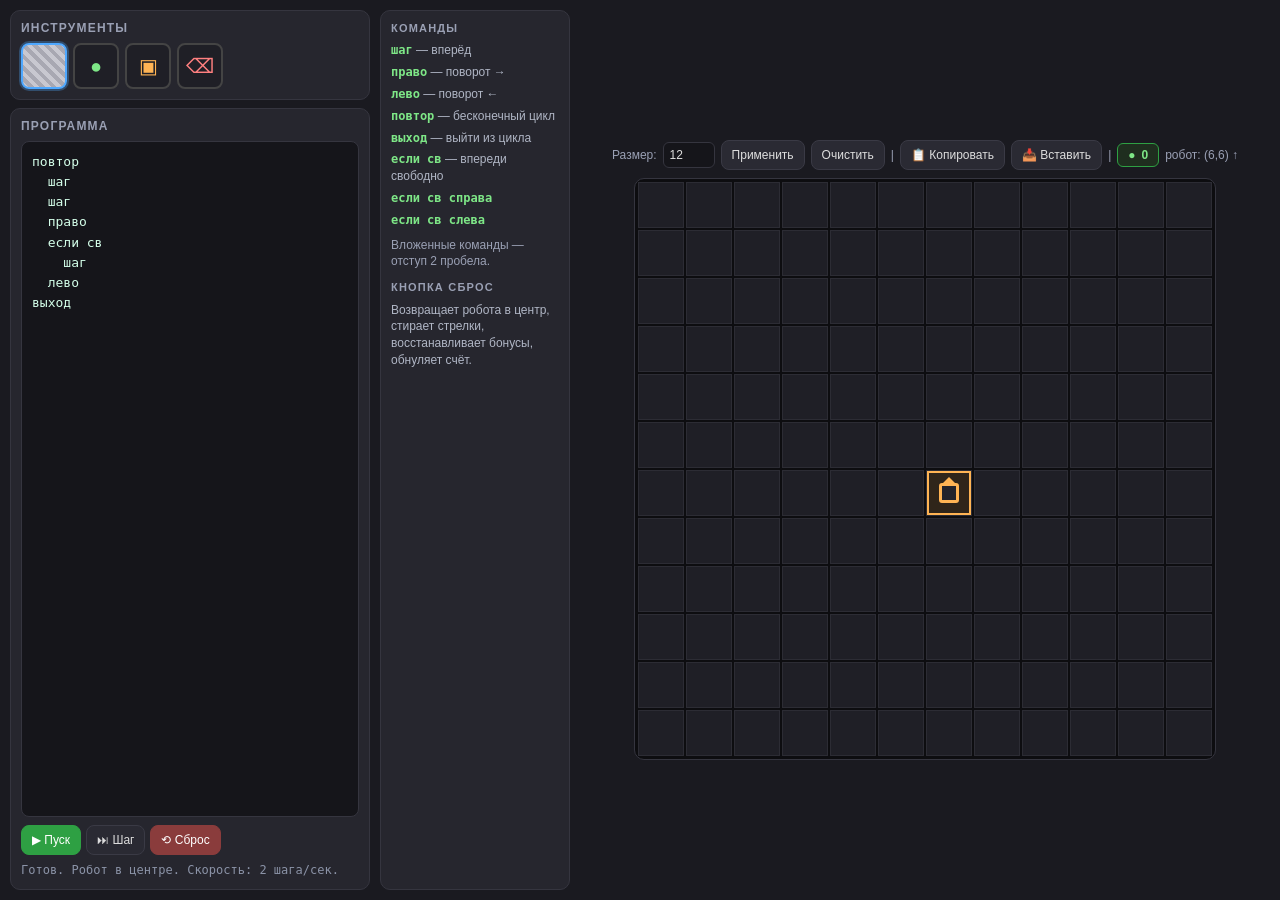
==== robot.htm @ fe7bf880 "pages" ====
<!DOCTYPE html>
<html lang="ru">
<head>
<meta charset="UTF-8">
<title>Учебный робот</title>
<style>
  * { box-sizing: border-box; }
  html, body {
    margin: 0; padding: 0; height: 100%;
    font-family: -apple-system, "Segoe UI", Roboto, sans-serif;
    background: #1a1a20; color: #e6e6e6; overflow: hidden;
  }

  #app {
    display: flex; height: 100vh; gap: 10px; padding: 10px;
  }

  #left {
    width: 360px; min-width: 260px;
    display: flex; flex-direction: column; gap: 8px;
  }

  .panel {
    background: #26262e; border: 1px solid #35353f;
    border-radius: 10px; padding: 10px;
  }
  .panel h3 {
    margin: 0 0 8px; font-size: 12px; font-weight: 600;
    text-transform: uppercase; letter-spacing: 1.2px; color: #9aa0b4;
  }

  #tools { display: flex; flex-wrap: wrap; gap: 6px; }
  .tool {
    width: 46px; height: 46px; border-radius: 8px;
    border: 2px solid #444; background: #1f1f26; color: #ddd;
    cursor: pointer; display: flex; align-items: center; justify-content: center;
    font-size: 20px; user-select: none; position: relative;
    transition: all .12s;
  }
  .tool:hover { border-color: #666; }
  .tool.active { border-color: #4ea8ff; box-shadow: 0 0 0 2px rgba(78,168,255,.3); }
  .tool[data-tool="busy"]  {
    background: repeating-linear-gradient(45deg,#c8c8d0 0 4px,#a8a8b2 4px 8px);
  }
  .tool[data-tool="bonus"] { color: #7ee787; }
  .tool[data-tool="robot"] { color: #ffb454; }
  .tool[data-tool="erase"] { color: #ff8080; }

  #progWrap { flex: 1; display: flex; flex-direction: column; min-height: 0; position: relative; }
  #program {
    flex: 1; width: 100%; resize: none; background: #15151a; color: #d4ffea;
    border: 1px solid #35353f; border-radius: 8px; padding: 10px;
    font-family: "JetBrains Mono", Consolas, monospace; font-size: 13px;
    line-height: 1.55; outline: none; tab-size: 2; white-space: pre;
    overflow: auto;
  }
  #program:focus { border-color: #4ea8ff; }

  #controls { display: flex; gap: 5px; margin-top: 8px; flex-wrap: wrap; }
  .btn {
    padding: 7px 10px; border: 1px solid #3a3a45; border-radius: 8px;
    background: #2a2a33; color: #ddd; cursor: pointer; font-size: 12px;
    font-weight: 500; transition: all .12s;
  }
  .btn:hover { border-color: #4ea8ff; background: #2f3640; }
  .btn:disabled { opacity: .4; cursor: not-allowed; }
  .btn.primary { background: #2ea043; border-color: #2ea043; color: #fff; }
  .btn.primary:hover { background: #3fb950; }
  .btn.warn { background: #8a3c3c; border-color: #8a3c3c; color: #fff; }

  #status {
    margin-top: 8px; font-size: 12px; color: #8b93a7;
    font-family: monospace; min-height: 16px;
  }
  #status.err { color: #ff8080; }
  #status.ok  { color: #7ee787; }
  #status.crash {
    color: #ff4545; font-weight: 700; font-size: 14px;
    animation: crashPulse .8s ease-out;
  }
  @keyframes crashPulse {
    0%   { transform: scale(1.4); text-shadow: 0 0 20px #ff4545; }
    100% { transform: scale(1);   text-shadow: none; }
  }

  #lineIndicator {
    position: absolute; height: 20px;
    pointer-events: none; border-radius: 4px;
    background: rgba(78,168,255,.18);
    border: 1px solid rgba(78,168,255,.5);
    display: none;
  }

  #help {
    width: 190px; min-width: 160px;
    background: #26262e; border: 1px solid #35353f;
    border-radius: 10px; padding: 10px; overflow-y: auto;
    font-size: 12px; line-height: 1.4;
  }
  #help h3 {
    margin: 0 0 6px; font-size: 11px; font-weight: 600;
    text-transform: uppercase; letter-spacing: 1.2px; color: #9aa0b4;
  }
  #help .row { margin: 5px 0; }
  #help .cmd { color: #7ee787; font-family: monospace; font-weight: 600; }
  #help .desc { color: #b0b6c5; }

  #right {
    flex: 1; display: flex; flex-direction: column;
    align-items: center; justify-content: center; gap: 8px; min-width: 0;
  }
  #topbar {
    display: flex; gap: 6px; align-items: center;
    font-size: 12px; color: #9aa0b4; flex-wrap: wrap; justify-content: center;
  }
  #topbar input {
    width: 52px; background: #15151a; border: 1px solid #35353f;
    color: #ddd; border-radius: 6px; padding: 5px 6px; font-size: 12px; outline: none;
  }

  #scoreBox {
    display: inline-flex; align-items: center; gap: 6px;
    background: #1f2e1f; border: 1px solid #2ea043; border-radius: 6px;
    padding: 4px 10px; color: #7ee787; font-weight: 600;
  }
  #scoreBox::before { content: "●"; }

  #grid {
    display: grid; gap: 2px; background: #0d0d10;
    padding: 3px; border-radius: 10px; border: 1px solid #35353f;
    max-width: 100%; max-height: calc(100vh - 110px); overflow: auto;
  }

  .cell {
    width: var(--cell, 42px); height: var(--cell, 42px);
    background: #1f1f26; border: 1px solid #2c2c34;
    position: relative; cursor: pointer; user-select: none;
    transition: background .1s;
    display: flex; align-items: center; justify-content: center;
  }
  .cell:hover { background: #26262e; }

  .cell.busy {
    background: repeating-linear-gradient(45deg, #c8c8d0 0 5px, #a8a8b2 5px 10px);
    border-color: #909098;
  }
  .cell.busy:hover { filter: brightness(1.1); }

  .cell.bonus::after {
    content: ""; width: 44%; height: 44%;
    border-radius: 50%; background: #7ee787;
    box-shadow: 0 0 8px rgba(126,231,135,.6);
  }

  .cell.trace::before {
    content: attr(data-trace); position: absolute; inset: 0;
    display: flex; align-items: center; justify-content: center;
    font-size: calc(var(--cell, 42px) * 0.55);
    color: rgba(78,168,255,.65); font-weight: bold;
    pointer-events: none;
  }

  .cell.robot {
    background: rgba(255,180,84,.14);
    box-shadow: inset 0 0 0 2px #ffb454;
  }
  .cell.robot::after {
    content: ""; position: absolute;
    width: 44%; height: 44%;
    border: 3px solid #ffb454;
    border-radius: 3px;
    box-sizing: border-box;
    background: #23232b;
  }
  .cell.robot::before {
    content: ""; position: absolute;
    width: 0; height: 0;
    border: calc(var(--cell, 42px) * 0.14) solid transparent;
    z-index: 2;
  }
  .cell.robot[data-dir="0"]::before { border-bottom-color: #ffb454; top: 0px; left: 50%; transform: translateX(-50%); }
  .cell.robot[data-dir="1"]::before { border-left-color:   #ffb454; right: 0px; top: 50%; transform: translateY(-50%); }
  .cell.robot[data-dir="2"]::before { border-top-color:    #ffb454; bottom: 0px; left: 50%; transform: translateX(-50%); }
  .cell.robot[data-dir="3"]::before { border-right-color:  #ffb454; left: 0px; top: 50%; transform: translateY(-50%); }

  .cell.robot.crashed {
    background: rgba(255,69,69,.25);
    box-shadow: inset 0 0 0 3px #ff4545;
    animation: cellCrash .5s ease-out;
  }
  @keyframes cellCrash {
    0%   { transform: scale(1.15); }
    100% { transform: scale(1); }
  }

  #crashBanner {
    position: fixed;
    top: 50%; left: 50%;
    transform: translate(-50%, -50%) scale(0.8);
    background: rgba(180, 30, 30, .95);
    color: #fff;
    padding: 24px 48px;
    border-radius: 14px;
    font-size: 28px;
    font-weight: 800;
    letter-spacing: 2px;
    box-shadow: 0 10px 60px rgba(255,69,69,.7);
    border: 3px solid #ff8080;
    pointer-events: none;
    opacity: 0;
    transition: opacity .25s, transform .25s;
    z-index: 100;
  }
  #crashBanner.show {
    opacity: 1;
    transform: translate(-50%, -50%) scale(1);
  }
</style>
</head>
<body>
<div id="app">

  <div id="left">
    <div class="panel">
      <h3>Инструменты</h3>
      <div id="tools"></div>
    </div>

    <div class="panel" style="flex:1;display:flex;flex-direction:column;min-height:0;">
      <h3>Программа</h3>
      <div id="progWrap">
        <div id="lineIndicator"></div>
        <textarea id="program" spellcheck="false">повтор
  шаг
  шаг
  право
  если св
    шаг
  лево
выход
</textarea>
      </div>

      <div id="controls">
        <button class="btn primary" id="runBtn">▶ Пуск</button>
        <button class="btn" id="stepBtn">⏭ Шаг</button>
        <button class="btn warn" id="resetBtn">⟲ Сброс</button>
      </div>
      <div id="status">Готов. Скорость: 2 шага/сек.</div>
    </div>
  </div>

  <div id="help">
    <h3>Команды</h3>
    <div class="row"><span class="cmd">шаг</span> <span class="desc">— вперёд</span></div>
    <div class="row"><span class="cmd">право</span> <span class="desc">— поворот →</span></div>
    <div class="row"><span class="cmd">лево</span> <span class="desc">— поворот ←</span></div>
    <div class="row"><span class="cmd">повтор</span> <span class="desc">— бесконечный цикл</span></div>
    <div class="row"><span class="cmd">выход</span> <span class="desc">— выйти из цикла</span></div>
    <div class="row"><span class="cmd">если св</span> <span class="desc">— впереди свободно</span></div>
    <div class="row"><span class="cmd">если св справа</span></div>
    <div class="row"><span class="cmd">если св слева</span></div>
    <div class="row" style="margin-top:8px; color:#9aa0b4;">
      Вложенные команды — отступ 2 пробела.
    </div>
    <h3 style="margin-top:10px;">Кнопка Сброс</h3>
    <div class="row" style="color:#b0b6c5;">
      Возвращает робота в центр, стирает стрелки, восстанавливает бонусы, обнуляет счёт.
    </div>
  </div>

  <div id="right">
    <div id="topbar">
      <span>Размер:</span>
      <input id="gridSize" type="number" min="2" max="40" value="12">
      <button class="btn" id="applySize">Применить</button>
      <button class="btn" id="clearGrid">Очистить</button>
      <span>|</span>
      <button class="btn" id="copyBtn" title="Скопировать поле как текст">📋 Копировать</button>
      <button class="btn" id="pasteBtn" title="Вставить поле из буфера">📥 Вставить</button>
      <span>|</span>
      <span id="scoreBox" title="Собрано бонусов">0</span>
      <span id="robotInfo">робот: —</span>
    </div>
    <div id="grid"></div>
  </div>

</div>

<div id="crashBanner">⚠ АВАРИЯ ⚠</div>

<script>
/* ============================================================
   КОНСТАНТЫ
============================================================ */
const DIRS = [
  { dx:  0, dy: -1, ch: '↑' },
  { dx:  1, dy:  0, ch: '→' },
  { dx:  0, dy:  1, ch: '↓' },
  { dx: -1, dy:  0, ch: '←' },
];

const TOOLS = [
  { id: 'busy',  icon: '',   title: 'Занято (заштриховано)' },
  { id: 'bonus', icon: '●',  title: 'Бонус (кружок)' },
  { id: 'robot', icon: '▣',  title: 'Переставить робота (клик по роботу — поворот)' },
  { id: 'erase', icon: '⌫',  title: 'Очистить клетку' },
];

const COOKIE_NAME = 'robot_state_v5';
const MAX_STEPS = 100000;

let N = 12;
let cells = [];           // текущее состояние { busy, bonus, trace }
let robot = null;         // { x, y, dir }
let currentTool = 'busy';
let score = 0;

// Исходное состояние (для Сброса): какие клетки были заняты и где были бонусы
let initialBusy = [];     // boolean[N][N]
let initialBonus = [];    // boolean[N][N]

let ast = [];
let execCtx = null;
let isRunning = false;
let runTimer = null;
let currentLineEl = 0;
let crashed = false;

const gridEl = document.getElementById('grid');
const programEl = document.getElementById('program');
const indicatorEl = document.getElementById('lineIndicator');
const crashBanner = document.getElementById('crashBanner');
const statusEl = document.getElementById('status');
const runBtn  = document.getElementById('runBtn');
const stepBtn = document.getElementById('stepBtn');
const resetBtn = document.getElementById('resetBtn');

/* ============================================================
   ВСПОМОГАТЕЛЬНЫЕ
============================================================ */
function startRobot() {
  return { x: Math.floor(N / 2), y: Math.floor(N / 2), dir: 0 };
}
function isRobotAt(x, y) { return robot && robot.x === x && robot.y === y; }

// Захват текущего состояния busy/bonus как "исходного" для Сброса
function snapshotInitial() {
  initialBusy  = Array.from({ length: N }, (_, y) => Array.from({ length: N }, (_, x) => !!cells[y][x].busy));
  initialBonus = Array.from({ length: N }, (_, y) => Array.from({ length: N }, (_, x) => !!cells[y][x].bonus));
}

// Восстановление исходного состояния
function restoreInitial() {
  for (let y = 0; y < N; y++)
    for (let x = 0; x < N; x++) {
      cells[y][x].busy  = initialBusy[y]  ? initialBusy[y][x]  : false;
      cells[y][x].bonus = initialBonus[y] ? initialBonus[y][x] : false;
      cells[y][x].trace = null;
    }
}

/* ============================================================
   COOKIES
============================================================ */
function setCookie(name, value, days = 365) {
  const d = new Date();
  d.setTime(d.getTime() + days * 24 * 60 * 60 * 1000);
  document.cookie = name + '=' + encodeURIComponent(value) +
    '; expires=' + d.toUTCString() + '; path=/; SameSite=Lax';
}
function getCookie(name) {
  const parts = ('; ' + document.cookie).split('; ' + name + '=');
  if (parts.length === 2) return decodeURIComponent(parts[1].split(';')[0]);
  return '';
}
function saveState() {
  const state = {
    N,
    robot: robot ? { x: robot.x, y: robot.y, dir: robot.dir } : null,
    score,
    program: programEl.value,
    // сохраняем исходные (busy/bonus) + текущие следы
    initBusy: initialBusy,
    initBonus: initialBonus,
    traces: cells.map(row => row.map(c => c.trace || null)),
  };
  try { setCookie(COOKIE_NAME, JSON.stringify(state)); } catch (e) {}
}
function loadState() {
  const raw = getCookie(COOKIE_NAME);
  if (!raw) return false;
  try {
    const s = JSON.parse(raw);
    if (!s || typeof s.N !== 'number') return false;
    N = Math.max(2, Math.min(40, s.N | 0));
    document.getElementById('gridSize').value = N;

    cells = Array.from({ length: N }, () => Array.from({ length: N }, () => ({ busy: false, bonus: false, trace: null })));
    initialBusy  = Array.from({ length: N }, () => Array.from({ length: N }, () => false));
    initialBonus = Array.from({ length: N }, () => Array.from({ length: N }, () => false));

    if (Array.isArray(s.initBusy)) {
      for (let y = 0; y < Math.min(N, s.initBusy.length); y++)
        for (let x = 0; x < Math.min(N, s.initBusy[y].length); x++) {
          initialBusy[y][x] = !!s.initBusy[y][x];
          cells[y][x].busy = initialBusy[y][x];
        }
    }
    if (Array.isArray(s.initBonus)) {
      for (let y = 0; y < Math.min(N, s.initBonus.length); y++)
        for (let x = 0; x < Math.min(N, s.initBonus[y].length); x++) {
          initialBonus[y][x] = !!s.initBonus[y][x];
          cells[y][x].bonus = initialBonus[y][x];
        }
    }
    if (Array.isArray(s.traces)) {
      for (let y = 0; y < Math.min(N, s.traces.length); y++) {
        const row = s.traces[y];
        if (!Array.isArray(row)) continue;
        for (let x = 0; x < Math.min(N, row.length); x++)
          cells[y][x].trace = row[x] || null;
      }
    }
    if (s.robot && typeof s.robot.x === 'number') {
      robot = {
        x: Math.max(0, Math.min(N - 1, s.robot.x | 0)),
        y: Math.max(0, Math.min(N - 1, s.robot.y | 0)),
        dir: ((s.robot.dir | 0) % 4 + 4) % 4,
      };
    } else {
      robot = null;
    }
    score = s.score | 0;
    if (typeof s.program === 'string') programEl.value = s.program;
    return true;
  } catch (e) { return false; }
}

/* ============================================================
   ПОЛЕ
============================================================ */
function buildTools() {
  const box = document.getElementById('tools');
  box.innerHTML = '';
  TOOLS.forEach(t => {
    const b = document.createElement('button');
    b.className = 'tool' + (t.id === currentTool ? ' active' : '');
    b.dataset.tool = t.id;
    b.title = t.title;
    b.textContent = t.icon;
    b.onclick = () => {
      currentTool = t.id;
      [...box.children].forEach(c => c.classList.remove('active'));
      b.classList.add('active');
    };
    box.appendChild(b);
  });
}

function cellSize() {
  const availW = window.innerWidth - 380 - 200 - 60;
  const availH = window.innerHeight - 140;
  return Math.max(16, Math.min(46, Math.floor(Math.min(availW, availH) / N) - 3));
}

function buildGrid() {
  const cs = cellSize();
  gridEl.style.setProperty('--cell', cs + 'px');
  gridEl.style.gridTemplateColumns = `repeat(${N}, var(--cell))`;
  gridEl.innerHTML = '';
  for (let y = 0; y < N; y++) {
    for (let x = 0; x < N; x++) {
      const c = document.createElement('div');
      c.className = 'cell';
      c.dataset.x = x; c.dataset.y = y;
      c.onclick = () => onCellClick(x, y);
      gridEl.appendChild(c);
    }
  }
  renderAll();
}

function cellEl(x, y) { return gridEl.children[y * N + x]; }

function onCellClick(x, y) {
  if (isRunning) return;
  if (crashed) clearCrashVisual();

  const c = cells[y][x];
  const hasRobot = isRobotAt(x, y);

  if (currentTool === 'robot') {
    if (hasRobot) {
      robot.dir = (robot.dir + 1) % 4;
    } else {
      if (c.busy) return;
      robot = { x, y, dir: robot ? robot.dir : 0 };
    }
    renderAll();
    saveState();
    return;
  }

  if (currentTool === 'erase') {
    if (hasRobot) {
      robot.dir = (robot.dir + 1) % 4;
    } else {
      c.busy = c.bonus = false; c.trace = null;
      initialBusy[y][x] = false;
      initialBonus[y][x] = false;
    }
    renderAll();
    saveState();
    return;
  }

  if (currentTool === 'busy') {
    if (hasRobot) return;
    c.busy = !c.busy; c.bonus = false;
    initialBusy[y][x] = c.busy;
    initialBonus[y][x] = false;
    renderAll();
    saveState();
    return;
  }

  if (currentTool === 'bonus') {
    if (hasRobot) return;
    c.bonus = !c.bonus; c.busy = false;
    initialBonus[y][x] = c.bonus;
    initialBusy[y][x] = false;
    renderAll();
    saveState();
    return;
  }
}

function renderAll() {
  for (let y = 0; y < N; y++)
    for (let x = 0; x < N; x++)
      renderCell(x, y);
  updateRobotInfo();
}

function renderCell(x, y) {
  const el = cellEl(x, y);
  if (!el) return;
  const c = cells[y][x];
  el.className = 'cell';
  el.removeAttribute('data-trace');
  el.removeAttribute('data-dir');

  if (c.busy) el.classList.add('busy');
  if (c.bonus) el.classList.add('bonus');
  if (c.trace) { el.classList.add('trace'); el.dataset.trace = c.trace; }
  if (isRobotAt(x, y)) {
    el.classList.add('robot');
    el.dataset.dir = robot.dir;
    if (crashed) el.classList.add('crashed');
  }
}

function updateRobotInfo() {
  const el = document.getElementById('robotInfo');
  if (!robot) el.textContent = 'робот: —';
  else el.textContent = `робот: (${robot.x},${robot.y}) ${DIRS[robot.dir].ch}`;
}

function setTrace(x, y, dir) {
  if (x < 0 || y < 0 || x >= N || y >= N) return;
  cells[y][x].trace = DIRS[dir].ch;
  renderCell(x, y);
}

function updateScore() {
  document.getElementById('scoreBox').textContent = score;
}

/* ============================================================
   ПАРСЕР
============================================================ */
function parseProgram(src) {
  const rawLines = src.split('\n');
  const result = [];
  const stack = [{ children: result, indent: -1 }];
  let lineNo = 0;
  for (const raw of rawLines) {
    lineNo++;
    const noComment = raw.replace(/(^|\s)#.*$/, '');
    const trimmed = noComment.replace(/\s+$/, '');
    if (!trimmed.trim()) continue;
    const indent = trimmed.match(/^ */)[0].length;
    const text = trimmed.trim();
    const parts = text.split(/\s+/);
    const cmd = parts[0].toLowerCase();
    const args = parts.slice(1);
    const node = { line: lineNo, cmd, args, children: [] };
    while (stack.length > 1 && indent <= stack[stack.length - 1].indent) stack.pop();
    const parent = stack[stack.length - 1];
    if (cmd === 'повтор' || cmd === 'если') {
      parent.children.push(node);
      stack.push({ children: node.children, indent });
    } else {
      parent.children.push(node);
    }
  }
  return result;
}

/* ============================================================
   ИНТЕРПРЕТАТОР
============================================================ */
function newContext() {
  return { tasks: [ { kind: 'block', nodes: ast, idx: 0 } ], steps: 0, halted: false };
}

function doStep() {
  const ctx = execCtx;
  if (!ctx || ctx.halted) return { ok: false };
  if (ctx.steps > MAX_STEPS) return { ok: false, error: 'Превышен лимит шагов' };
  if (!robot) return { ok: false, error: 'Робот не установлен на поле' };

  while (ctx.tasks.length) {
    const top = ctx.tasks[ctx.tasks.length - 1];
    if (top.kind === 'block') {
      if (top.idx >= top.nodes.length) { ctx.tasks.pop(); continue; }
      const node = top.nodes[top.idx];
      top.idx++;
      setLineIndicator(node.line);
      if (node.cmd === 'шаг') return doMoveForward();
      if (node.cmd === 'право') { robot.dir = (robot.dir + 1) % 4; renderCell(robot.x, robot.y); return { ok: true }; }
      if (node.cmd === 'лево')  { robot.dir = (robot.dir + 3) % 4; renderCell(robot.x, robot.y); return { ok: true }; }
      if (node.cmd === 'вперёд' || node.cmd === 'вперед') return doMoveForward();
      if (node.cmd === 'выход') {
        let foundLoop = false;
        while (ctx.tasks.length) {
          const t = ctx.tasks[ctx.tasks.length - 1];
          ctx.tasks.pop();
          if (t.kind === 'loop') { foundLoop = true; break; }
        }
        if (!foundLoop) { ctx.halted = true; return { ok: false }; }
        continue;
      }
      if (node.cmd === 'повтор') {
        ctx.tasks.push({ kind: 'loop', nodes: node.children });
        ctx.tasks.push({ kind: 'block', nodes: node.children, idx: 0 });
        continue;
      }
      if (node.cmd === 'если') {
        if (checkCondition(node.args)) {
          ctx.tasks.push({ kind: 'block', nodes: node.children, idx: 0 });
        }
        continue;
      }
      continue;
    }
    if (top.kind === 'loop') {
      ctx.tasks.push({ kind: 'block', nodes: top.nodes, idx: 0 });
      continue;
    }
  }
  ctx.halted = true;
  return { ok: false };
}

function doMoveForward() {
  const d = DIRS[robot.dir];
  const nx = robot.x + d.dx;
  const ny = robot.y + d.dy;
  if (nx < 0 || ny < 0 || nx >= N || ny >= N || cells[ny][nx].busy) {
    return { ok: true, crashed: true };
  }
  setTrace(robot.x, robot.y, robot.dir);
  const oldX = robot.x, oldY = robot.y;
  robot.x = nx; robot.y = ny;
  if (cells[ny][nx].bonus) {
    cells[ny][nx].bonus = false;
    score++;
    updateScore();
  }
  renderCell(oldX, oldY);
  renderCell(robot.x, robot.y);
  updateRobotInfo();
  return { ok: true };
}

function checkCondition(args) {
  if (!args.length || !robot) return false;
  const what = args[0].toLowerCase();
  let dir = robot.dir;
  if (what === 'справа') dir = (robot.dir + 1) % 4;
  else if (what === 'слева') dir = (robot.dir + 3) % 4;
  const d = DIRS[dir];
  const nx = robot.x + d.dx;
  const ny = robot.y + d.dy;
  if (nx < 0 || ny < 0 || nx >= N || ny >= N) return false;
  return !cells[ny][nx].busy;
}

/* ============================================================
   ИНДИКАТОР СТРОКИ
============================================================ */
function setLineIndicator(lineNo) {
  currentLineEl = lineNo;
  if (!lineNo) { indicatorEl.style.display = 'none'; return; }
  const style = getComputedStyle(programEl);
  const lh = parseFloat(style.lineHeight) || 20;
  const padTop = parseFloat(style.paddingTop) || 0;
  const scrollTop = programEl.scrollTop;
  const y = padTop + (lineNo - 1) * lh - scrollTop;
  indicatorEl.style.display = 'block';
  indicatorEl.style.top = (programEl.offsetTop + y) + 'px';
  indicatorEl.style.height = lh + 'px';
  indicatorEl.style.left = (programEl.offsetLeft + 4) + 'px';
  indicatorEl.style.width = (programEl.offsetWidth - 12) + 'px';
}
programEl.addEventListener('scroll', () => {
  if (currentLineEl) setLineIndicator(currentLineEl);
});

/* ============================================================
   ЗАПУСК
============================================================ */
function setStatus(text, cls = '') {
  statusEl.textContent = text;
  statusEl.className = cls;
}
function compileIfNeeded() {
  if (execCtx && !execCtx.halted && !crashed) return true;
  const src = programEl.value;
  try {
    ast = parseProgram(src);
    if (!ast.length) throw new Error('Программа пуста');
  } catch (e) {
    setStatus('Ошибка: ' + e.message, 'err');
    return false;
  }
  return true;
}

function startProgram() {
  if (crashed) clearCrashVisual();
  if (!robot) robot = startRobot();
  if (!compileIfNeeded()) return;
  if (!execCtx || execCtx.halted) {
    resetExecutionState(false);
    execCtx = newContext();
  }
  isRunning = true;
  runBtn.disabled = true;
  setStatus('▶ Выполняется...');
  tick();
}

function tick() {
  if (!isRunning || !execCtx) return;
  const r = doStep();
  if (r.crashed) { triggerCrash(); return; }
  if (r.error) { finishProgram(r.error); return; }
  if (!r.ok) { finishProgram(); return; }
  execCtx.steps++;
  setStatus(`▶ Выполняется... шагов: ${execCtx.steps}, строка ${currentLineEl}`);
  runTimer = setTimeout(tick, 500);
}

function finishProgram(errorMsg) {
  isRunning = false;
  clearTimeout(runTimer);
  runBtn.disabled = false;
  if (errorMsg) setStatus('⏹ ' + errorMsg, 'err');
  else setStatus(`✔ Завершено. Шагов: ${execCtx ? execCtx.steps : 0}, бонусов: ${score}`, 'ok');
  indicatorEl.style.display = 'none';
  currentLineEl = 0;
  saveState();
}

/* ============================================================
   АВАРИЯ
============================================================ */
function triggerCrash() {
  isRunning = false;
  clearTimeout(runTimer);
  runBtn.disabled = false;
  crashed = true;
  if (robot) {
    const el = cellEl(robot.x, robot.y);
    if (el) el.classList.add('crashed');
  }
  crashBanner.classList.add('show');
  setTimeout(() => crashBanner.classList.remove('show'), 2200);
  setStatus(`⚠ АВАРИЯ: робот наткнулся на препятствие (строка ${currentLineEl})`, 'crash');
  if (execCtx) { execCtx.halted = true; execCtx.crashed = true; }
  indicatorEl.style.display = 'none';
  saveState();
}
function clearCrashVisual() {
  crashed = false;
  [...gridEl.children].forEach(c => c.classList.remove('crashed'));
  if (execCtx) execCtx.crashed = false;
}

function doOneStep() {
  if (isRunning) return;
  if (crashed) clearCrashVisual();
  if (!robot) robot = startRobot();
  if (!compileIfNeeded()) return;
  if (!execCtx || execCtx.halted) {
    resetExecutionState(false);
    execCtx = newContext();
  }
  const r = doStep();
  if (r.crashed) { triggerCrash(); return; }
  if (r.error) { finishProgram(r.error); return; }
  if (!r.ok) { finishProgram(); return; }
  execCtx.steps++;
  setStatus(`⏭ Шаг ${execCtx.steps}, строка ${currentLineEl}`, 'ok');
}

function resetExecutionState(clearTraces) {
  isRunning = false;
  clearTimeout(runTimer);
  execCtx = null;
  runBtn.disabled = false;
  indicatorEl.style.display = 'none';
  currentLineEl = 0;
  clearCrashVisual();
  if (clearTraces !== false) {
    for (let y = 0; y < N; y++)
      for (let x = 0; x < N; x++) {
        cells[y][x].trace = null;
        renderCell(x, y);
      }
  }
}

/* ============================================================
   КНОПКИ УПРАВЛЕНИЯ
============================================================ */
runBtn.onclick = startProgram;
stepBtn.onclick = doOneStep;

// ⟲ Сброс: восстановить исходное состояние полностью
resetBtn.onclick = () => {
  // 1) остановить выполнение и стереть индикаторы
  resetExecutionState(true);

  // 2) вернуть бонусы и препятствия к исходному состоянию, стереть следы
  restoreInitial();

  // 3) робот — в середину поля, смотрит вверх
  robot = startRobot();

  // 4) обнулить счётчик бонусов
  score = 0;
  updateScore();

  // 5) перерисовать
  renderAll();
  setStatus('⟲ Сброс: робот в центре, следы стёрты, бонусы восстановлены, счёт = 0.', 'ok');
  saveState();
};

/* ============================================================
   КОПИРОВАНИЕ / ВСТАВКА
============================================================ */
document.getElementById('copyBtn').onclick = async () => {
  const lines = [];
  for (let y = 0; y < N; y++) {
    let line = '';
    for (let x = 0; x < N; x++) {
      if (isRobotAt(x, y)) {
        line += (DIRS[robot.dir].ch === '↑') ? 'R' : DIRS[robot.dir].ch;
      } else if (cells[y][x].busy) {
        line += 'X';
      } else if (cells[y][x].bonus) {
        line += 'O';
      } else {
        line += '.';
      }
    }
    lines.push(line);
  }
  const text = lines.join('\n');
  try {
    await navigator.clipboard.writeText(text);
    setStatus(`📋 Скопировано (${N}×${N})`, 'ok');
  } catch (e) {
    const ta = document.createElement('textarea');
    ta.value = text;
    document.body.appendChild(ta);
    ta.select();
    document.execCommand('copy');
    ta.remove();
    setStatus('📋 Скопировано (fallback)', 'ok');
  }
};

document.getElementById('pasteBtn').onclick = async () => {
  if (isRunning) return;
  let text = '';
  try { text = await navigator.clipboard.readText(); }
  catch (e) { setStatus('Нет доступа к буферу', 'err'); return; }
  if (!text) { setStatus('Буфер пуст', 'err'); return; }

  const norm = text.replace(/\r\n?/g, '\n');
  const allLines = norm.split('\n');
  while (allLines.length && allLines[allLines.length - 1] === '') allLines.pop();
  if (!allLines.length) { setStatus('Нет данных', 'err'); return; }

  const rows = allLines.length;
  const cols = allLines[0].length;
  let ok = true, errMsg = '';

  if (cols < 2 || cols > 40) { ok = false; errMsg = `длина строки = ${cols}, ожидается 2..40`; }
  if (ok && rows !== cols) { ok = false; errMsg = `${rows}×${cols} — не квадрат N×N`; }
  if (ok) {
    const allowed = new Set(['.', 'X', 'O', 'R', '↑', '→', '↓', '←', 'x', 'o', 'r', '#']);
    for (let i = 0; i < rows; i++) {
      if (allLines[i].length !== cols) {
        ok = false; errMsg = `строка ${i + 1}: длина ${allLines[i].length}`; break;
      }
      for (let j = 0; j < cols; j++) {
        if (!allowed.has(allLines[i][j])) {
          ok = false; errMsg = `строка ${i + 1}, символ ${j + 1}: "${allLines[i][j]}"`; break;
        }
      }
      if (!ok) break;
    }
  }
  if (!ok) { setStatus('⚠ Формат неверный: ' + errMsg + '. Поле не изменено.', 'err'); return; }

  N = cols;
  document.getElementById('gridSize').value = N;
  resetExecutionState(true);
  score = 0; updateScore();

  cells = Array.from({ length: N }, () => Array.from({ length: N }, () => ({ busy: false, bonus: false, trace: null })));
  initialBusy  = Array.from({ length: N }, () => Array.from({ length: N }, () => false));
  initialBonus = Array.from({ length: N }, () => Array.from({ length: N }, () => false));

  let placed = null;
  for (let y = 0; y < rows; y++) {
    const line = allLines[y];
    for (let x = 0; x < cols; x++) {
      const ch = line[x];
      if (ch === 'X' || ch === 'x' || ch === '#') {
        cells[y][x].busy = true;
        initialBusy[y][x] = true;
      } else if (ch === 'O' || ch === 'o') {
        cells[y][x].bonus = true;
        initialBonus[y][x] = true;
      } else if (ch === 'R' || ch === 'r') {
        placed = { x, y, dir: 0 };
      } else if (ch === '↑') { placed = { x, y, dir: 0 }; }
      else if (ch === '→')   { placed = { x, y, dir: 1 }; }
      else if (ch === '↓')   { placed = { x, y, dir: 2 }; }
      else if (ch === '←')   { placed = { x, y, dir: 3 }; }
    }
  }
  // Робот: если был в тексте — берём; иначе ставим в середину
  robot = placed || startRobot();

  buildGrid();
  setStatus(`📥 Вставлено поле ${N}×${N}`, 'ok');
  saveState();
};

/* ============================================================
   ПРОЧЕЕ
============================================================ */
document.getElementById('applySize').onclick = () => {
  const v = parseInt(document.getElementById('gridSize').value, 10);
  if (v >= 2 && v <= 40) {
    N = v;
    resetExecutionState(true);
    score = 0; updateScore();
    cells = Array.from({ length: N }, () => Array.from({ length: N }, () => ({ busy: false, bonus: false, trace: null })));
    initialBusy  = Array.from({ length: N }, () => Array.from({ length: N }, () => false));
    initialBonus = Array.from({ length: N }, () => Array.from({ length: N }, () => false));
    robot = startRobot();
    buildGrid();
    setStatus('Размер изменён. Робот в центре.', 'ok');
    saveState();
  }
};

document.getElementById('clearGrid').onclick = () => {
  if (isRunning) return;
  cells = Array.from({ length: N }, () => Array.from({ length: N }, () => ({ busy: false, bonus: false, trace: null })));
  initialBusy  = Array.from({ length: N }, () => Array.from({ length: N }, () => false));
  initialBonus = Array.from({ length: N }, () => Array.from({ length: N }, () => false));
  robot = startRobot();
  score = 0;
  updateScore();
  renderAll();
  setStatus('Поле очищено. Робот в центре.');
  saveState();
};

let programSaveTimer = null;
programEl.addEventListener('input', () => {
  clearTimeout(programSaveTimer);
  programSaveTimer = setTimeout(saveState, 400);
});
window.addEventListener('resize', () => {
  const cs = cellSize();
  gridEl.style.setProperty('--cell', cs + 'px');
});
window.addEventListener('beforeunload', saveState);

/* ============================================================
   СТАРТ
============================================================ */
buildTools();

const loaded = loadState();

// Гарантируем: если состояния не было или робота нет — ставим в середину
if (!loaded) {
  cells = Array.from({ length: N }, () => Array.from({ length: N }, () => ({ busy: false, bonus: false, trace: null })));
  initialBusy  = Array.from({ length: N }, () => Array.from({ length: N }, () => false));
  initialBonus = Array.from({ length: N }, () => Array.from({ length: N }, () => false));
  robot = startRobot();
}
if (!robot) robot = startRobot();

buildGrid();
updateScore();

if (loaded) setStatus('↻ Состояние восстановлено из cookies.', 'ok');
else setStatus('Готов. Робот в центре. Скорость: 2 шага/сек.');
</script>
</body>
</html>
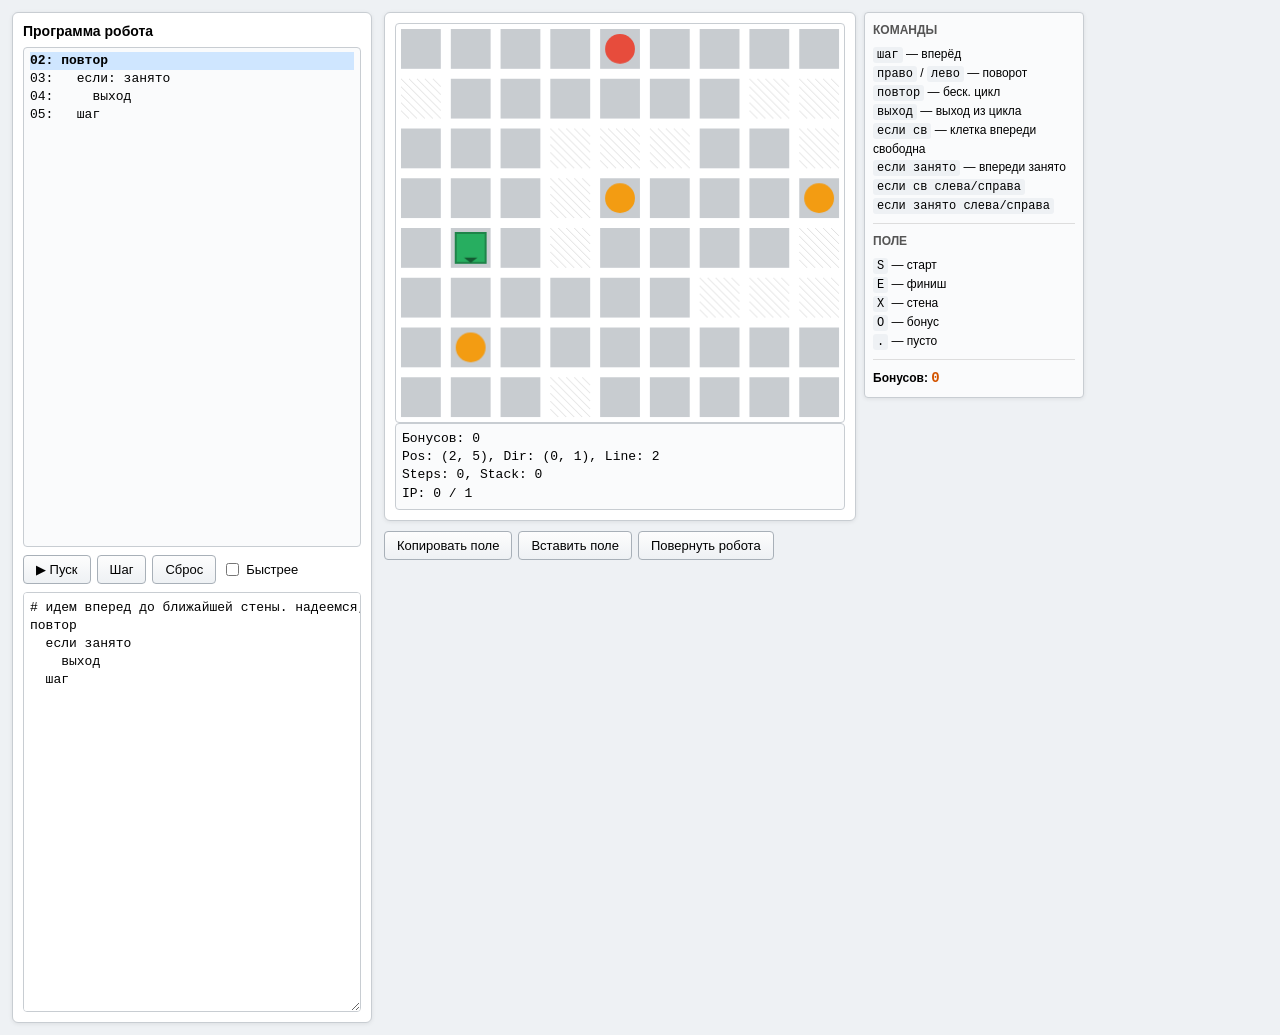
==== commit 9e3382c6: "New vibe code based on meatbag python" ====
--- a/robot.htm
+++ b/robot.htm
@@ -1,1035 +1,164 @@
-<!DOCTYPE html>
-<html lang="ru">
-<head>
-<meta charset="UTF-8">
-<title>Учебный робот</title>
-<style>
-  * { box-sizing: border-box; }
-  html, body {
-    margin: 0; padding: 0; height: 100%;
-    font-family: -apple-system, "Segoe UI", Roboto, sans-serif;
-    background: #1a1a20; color: #e6e6e6; overflow: hidden;
-  }
-
-  #app {
-    display: flex; height: 100vh; gap: 10px; padding: 10px;
-  }
-
-  #left {
-    width: 360px; min-width: 260px;
-    display: flex; flex-direction: column; gap: 8px;
-  }
-
-  .panel {
-    background: #26262e; border: 1px solid #35353f;
-    border-radius: 10px; padding: 10px;
-  }
-  .panel h3 {
-    margin: 0 0 8px; font-size: 12px; font-weight: 600;
-    text-transform: uppercase; letter-spacing: 1.2px; color: #9aa0b4;
-  }
-
-  #tools { display: flex; flex-wrap: wrap; gap: 6px; }
-  .tool {
-    width: 46px; height: 46px; border-radius: 8px;
-    border: 2px solid #444; background: #1f1f26; color: #ddd;
-    cursor: pointer; display: flex; align-items: center; justify-content: center;
-    font-size: 20px; user-select: none; position: relative;
-    transition: all .12s;
-  }
-  .tool:hover { border-color: #666; }
-  .tool.active { border-color: #4ea8ff; box-shadow: 0 0 0 2px rgba(78,168,255,.3); }
-  .tool[data-tool="busy"]  {
-    background: repeating-linear-gradient(45deg,#c8c8d0 0 4px,#a8a8b2 4px 8px);
-  }
-  .tool[data-tool="bonus"] { color: #7ee787; }
-  .tool[data-tool="robot"] { color: #ffb454; }
-  .tool[data-tool="erase"] { color: #ff8080; }
-
-  #progWrap { flex: 1; display: flex; flex-direction: column; min-height: 0; position: relative; }
-  #program {
-    flex: 1; width: 100%; resize: none; background: #15151a; color: #d4ffea;
-    border: 1px solid #35353f; border-radius: 8px; padding: 10px;
-    font-family: "JetBrains Mono", Consolas, monospace; font-size: 13px;
-    line-height: 1.55; outline: none; tab-size: 2; white-space: pre;
-    overflow: auto;
-  }
-  #program:focus { border-color: #4ea8ff; }
-
-  #controls { display: flex; gap: 5px; margin-top: 8px; flex-wrap: wrap; }
-  .btn {
-    padding: 7px 10px; border: 1px solid #3a3a45; border-radius: 8px;
-    background: #2a2a33; color: #ddd; cursor: pointer; font-size: 12px;
-    font-weight: 500; transition: all .12s;
-  }
-  .btn:hover { border-color: #4ea8ff; background: #2f3640; }
-  .btn:disabled { opacity: .4; cursor: not-allowed; }
-  .btn.primary { background: #2ea043; border-color: #2ea043; color: #fff; }
-  .btn.primary:hover { background: #3fb950; }
-  .btn.warn { background: #8a3c3c; border-color: #8a3c3c; color: #fff; }
-
-  #status {
-    margin-top: 8px; font-size: 12px; color: #8b93a7;
-    font-family: monospace; min-height: 16px;
-  }
-  #status.err { color: #ff8080; }
-  #status.ok  { color: #7ee787; }
-  #status.crash {
-    color: #ff4545; font-weight: 700; font-size: 14px;
-    animation: crashPulse .8s ease-out;
-  }
-  @keyframes crashPulse {
-    0%   { transform: scale(1.4); text-shadow: 0 0 20px #ff4545; }
-    100% { transform: scale(1);   text-shadow: none; }
-  }
-
-  #lineIndicator {
-    position: absolute; height: 20px;
-    pointer-events: none; border-radius: 4px;
-    background: rgba(78,168,255,.18);
-    border: 1px solid rgba(78,168,255,.5);
-    display: none;
-  }
-
-  #help {
-    width: 190px; min-width: 160px;
-    background: #26262e; border: 1px solid #35353f;
-    border-radius: 10px; padding: 10px; overflow-y: auto;
-    font-size: 12px; line-height: 1.4;
-  }
-  #help h3 {
-    margin: 0 0 6px; font-size: 11px; font-weight: 600;
-    text-transform: uppercase; letter-spacing: 1.2px; color: #9aa0b4;
-  }
-  #help .row { margin: 5px 0; }
-  #help .cmd { color: #7ee787; font-family: monospace; font-weight: 600; }
-  #help .desc { color: #b0b6c5; }
-
-  #right {
-    flex: 1; display: flex; flex-direction: column;
-    align-items: center; justify-content: center; gap: 8px; min-width: 0;
-  }
-  #topbar {
-    display: flex; gap: 6px; align-items: center;
-    font-size: 12px; color: #9aa0b4; flex-wrap: wrap; justify-content: center;
-  }
-  #topbar input {
-    width: 52px; background: #15151a; border: 1px solid #35353f;
-    color: #ddd; border-radius: 6px; padding: 5px 6px; font-size: 12px; outline: none;
-  }
-
-  #scoreBox {
-    display: inline-flex; align-items: center; gap: 6px;
-    background: #1f2e1f; border: 1px solid #2ea043; border-radius: 6px;
-    padding: 4px 10px; color: #7ee787; font-weight: 600;
-  }
-  #scoreBox::before { content: "●"; }
-
-  #grid {
-    display: grid; gap: 2px; background: #0d0d10;
-    padding: 3px; border-radius: 10px; border: 1px solid #35353f;
-    max-width: 100%; max-height: calc(100vh - 110px); overflow: auto;
-  }
-
-  .cell {
-    width: var(--cell, 42px); height: var(--cell, 42px);
-    background: #1f1f26; border: 1px solid #2c2c34;
-    position: relative; cursor: pointer; user-select: none;
-    transition: background .1s;
-    display: flex; align-items: center; justify-content: center;
-  }
-  .cell:hover { background: #26262e; }
-
-  .cell.busy {
-    background: repeating-linear-gradient(45deg, #c8c8d0 0 5px, #a8a8b2 5px 10px);
-    border-color: #909098;
-  }
-  .cell.busy:hover { filter: brightness(1.1); }
-
-  .cell.bonus::after {
-    content: ""; width: 44%; height: 44%;
-    border-radius: 50%; background: #7ee787;
-    box-shadow: 0 0 8px rgba(126,231,135,.6);
-  }
-
-  .cell.trace::before {
-    content: attr(data-trace); position: absolute; inset: 0;
-    display: flex; align-items: center; justify-content: center;
-    font-size: calc(var(--cell, 42px) * 0.55);
-    color: rgba(78,168,255,.65); font-weight: bold;
-    pointer-events: none;
-  }
-
-  .cell.robot {
-    background: rgba(255,180,84,.14);
-    box-shadow: inset 0 0 0 2px #ffb454;
-  }
-  .cell.robot::after {
-    content: ""; position: absolute;
-    width: 44%; height: 44%;
-    border: 3px solid #ffb454;
-    border-radius: 3px;
-    box-sizing: border-box;
-    background: #23232b;
-  }
-  .cell.robot::before {
-    content: ""; position: absolute;
-    width: 0; height: 0;
-    border: calc(var(--cell, 42px) * 0.14) solid transparent;
-    z-index: 2;
-  }
-  .cell.robot[data-dir="0"]::before { border-bottom-color: #ffb454; top: 0px; left: 50%; transform: translateX(-50%); }
-  .cell.robot[data-dir="1"]::before { border-left-color:   #ffb454; right: 0px; top: 50%; transform: translateY(-50%); }
-  .cell.robot[data-dir="2"]::before { border-top-color:    #ffb454; bottom: 0px; left: 50%; transform: translateX(-50%); }
-  .cell.robot[data-dir="3"]::before { border-right-color:  #ffb454; left: 0px; top: 50%; transform: translateY(-50%); }
-
-  .cell.robot.crashed {
-    background: rgba(255,69,69,.25);
-    box-shadow: inset 0 0 0 3px #ff4545;
-    animation: cellCrash .5s ease-out;
-  }
-  @keyframes cellCrash {
-    0%   { transform: scale(1.15); }
-    100% { transform: scale(1); }
-  }
-
-  #crashBanner {
-    position: fixed;
-    top: 50%; left: 50%;
-    transform: translate(-50%, -50%) scale(0.8);
-    background: rgba(180, 30, 30, .95);
-    color: #fff;
-    padding: 24px 48px;
-    border-radius: 14px;
-    font-size: 28px;
-    font-weight: 800;
-    letter-spacing: 2px;
-    box-shadow: 0 10px 60px rgba(255,69,69,.7);
-    border: 3px solid #ff8080;
-    pointer-events: none;
-    opacity: 0;
-    transition: opacity .25s, transform .25s;
-    z-index: 100;
-  }
-  #crashBanner.show {
-    opacity: 1;
-    transform: translate(-50%, -50%) scale(1);
-  }
-</style>
-</head>
-<body>
-<div id="app">
-
-  <div id="left">
-    <div class="panel">
-      <h3>Инструменты</h3>
-      <div id="tools"></div>
-    </div>
-
-    <div class="panel" style="flex:1;display:flex;flex-direction:column;min-height:0;">
-      <h3>Программа</h3>
-      <div id="progWrap">
-        <div id="lineIndicator"></div>
-        <textarea id="program" spellcheck="false">повтор
-  шаг
-  шаг
-  право
-  если св
-    шаг
-  лево
-выход
-</textarea>
-      </div>
-
-      <div id="controls">
-        <button class="btn primary" id="runBtn">▶ Пуск</button>
-        <button class="btn" id="stepBtn">⏭ Шаг</button>
-        <button class="btn warn" id="resetBtn">⟲ Сброс</button>
-      </div>
-      <div id="status">Готов. Скорость: 2 шага/сек.</div>
-    </div>
-  </div>
-
-  <div id="help">
-    <h3>Команды</h3>
-    <div class="row"><span class="cmd">шаг</span> <span class="desc">— вперёд</span></div>
-    <div class="row"><span class="cmd">право</span> <span class="desc">— поворот →</span></div>
-    <div class="row"><span class="cmd">лево</span> <span class="desc">— поворот ←</span></div>
-    <div class="row"><span class="cmd">повтор</span> <span class="desc">— бесконечный цикл</span></div>
-    <div class="row"><span class="cmd">выход</span> <span class="desc">— выйти из цикла</span></div>
-    <div class="row"><span class="cmd">если св</span> <span class="desc">— впереди свободно</span></div>
-    <div class="row"><span class="cmd">если св справа</span></div>
-    <div class="row"><span class="cmd">если св слева</span></div>
-    <div class="row" style="margin-top:8px; color:#9aa0b4;">
-      Вложенные команды — отступ 2 пробела.
-    </div>
-    <h3 style="margin-top:10px;">Кнопка Сброс</h3>
-    <div class="row" style="color:#b0b6c5;">
-      Возвращает робота в центр, стирает стрелки, восстанавливает бонусы, обнуляет счёт.
-    </div>
-  </div>
-
-  <div id="right">
-    <div id="topbar">
-      <span>Размер:</span>
-      <input id="gridSize" type="number" min="2" max="40" value="12">
-      <button class="btn" id="applySize">Применить</button>
-      <button class="btn" id="clearGrid">Очистить</button>
-      <span>|</span>
-      <button class="btn" id="copyBtn" title="Скопировать поле как текст">📋 Копировать</button>
-      <button class="btn" id="pasteBtn" title="Вставить поле из буфера">📥 Вставить</button>
-      <span>|</span>
-      <span id="scoreBox" title="Собрано бонусов">0</span>
-      <span id="robotInfo">робот: —</span>
-    </div>
-    <div id="grid"></div>
-  </div>
-
-</div>
-
-<div id="crashBanner">⚠ АВАРИЯ ⚠</div>
-
-<script>
-/* ============================================================
-   КОНСТАНТЫ
-============================================================ */
-const DIRS = [
-  { dx:  0, dy: -1, ch: '↑' },
-  { dx:  1, dy:  0, ch: '→' },
-  { dx:  0, dy:  1, ch: '↓' },
-  { dx: -1, dy:  0, ch: '←' },
-];
-
-const TOOLS = [
-  { id: 'busy',  icon: '',   title: 'Занято (заштриховано)' },
-  { id: 'bonus', icon: '●',  title: 'Бонус (кружок)' },
-  { id: 'robot', icon: '▣',  title: 'Переставить робота (клик по роботу — поворот)' },
-  { id: 'erase', icon: '⌫',  title: 'Очистить клетку' },
-];
-
-const COOKIE_NAME = 'robot_state_v5';
-const MAX_STEPS = 100000;
-
-let N = 12;
-let cells = [];           // текущее состояние { busy, bonus, trace }
-let robot = null;         // { x, y, dir }
-let currentTool = 'busy';
-let score = 0;
-
-// Исходное состояние (для Сброса): какие клетки были заняты и где были бонусы
-let initialBusy = [];     // boolean[N][N]
-let initialBonus = [];    // boolean[N][N]
-
-let ast = [];
-let execCtx = null;
-let isRunning = false;
-let runTimer = null;
-let currentLineEl = 0;
-let crashed = false;
-
-const gridEl = document.getElementById('grid');
-const programEl = document.getElementById('program');
-const indicatorEl = document.getElementById('lineIndicator');
-const crashBanner = document.getElementById('crashBanner');
-const statusEl = document.getElementById('status');
-const runBtn  = document.getElementById('runBtn');
-const stepBtn = document.getElementById('stepBtn');
-const resetBtn = document.getElementById('resetBtn');
-
-/* ============================================================
-   ВСПОМОГАТЕЛЬНЫЕ
-============================================================ */
-function startRobot() {
-  return { x: Math.floor(N / 2), y: Math.floor(N / 2), dir: 0 };
-}
-function isRobotAt(x, y) { return robot && robot.x === x && robot.y === y; }
-
-// Захват текущего состояния busy/bonus как "исходного" для Сброса
-function snapshotInitial() {
-  initialBusy  = Array.from({ length: N }, (_, y) => Array.from({ length: N }, (_, x) => !!cells[y][x].busy));
-  initialBonus = Array.from({ length: N }, (_, y) => Array.from({ length: N }, (_, x) => !!cells[y][x].bonus));
-}
-
-// Восстановление исходного состояния
-function restoreInitial() {
-  for (let y = 0; y < N; y++)
-    for (let x = 0; x < N; x++) {
-      cells[y][x].busy  = initialBusy[y]  ? initialBusy[y][x]  : false;
-      cells[y][x].bonus = initialBonus[y] ? initialBonus[y][x] : false;
-      cells[y][x].trace = null;
-    }
-}
-
-/* ============================================================
-   COOKIES
-============================================================ */
-function setCookie(name, value, days = 365) {
-  const d = new Date();
-  d.setTime(d.getTime() + days * 24 * 60 * 60 * 1000);
-  document.cookie = name + '=' + encodeURIComponent(value) +
-    '; expires=' + d.toUTCString() + '; path=/; SameSite=Lax';
-}
-function getCookie(name) {
-  const parts = ('; ' + document.cookie).split('; ' + name + '=');
-  if (parts.length === 2) return decodeURIComponent(parts[1].split(';')[0]);
-  return '';
-}
-function saveState() {
-  const state = {
-    N,
-    robot: robot ? { x: robot.x, y: robot.y, dir: robot.dir } : null,
-    score,
-    program: programEl.value,
-    // сохраняем исходные (busy/bonus) + текущие следы
-    initBusy: initialBusy,
-    initBonus: initialBonus,
-    traces: cells.map(row => row.map(c => c.trace || null)),
-  };
-  try { setCookie(COOKIE_NAME, JSON.stringify(state)); } catch (e) {}
-}
-function loadState() {
-  const raw = getCookie(COOKIE_NAME);
-  if (!raw) return false;
-  try {
-    const s = JSON.parse(raw);
-    if (!s || typeof s.N !== 'number') return false;
-    N = Math.max(2, Math.min(40, s.N | 0));
-    document.getElementById('gridSize').value = N;
-
-    cells = Array.from({ length: N }, () => Array.from({ length: N }, () => ({ busy: false, bonus: false, trace: null })));
-    initialBusy  = Array.from({ length: N }, () => Array.from({ length: N }, () => false));
-    initialBonus = Array.from({ length: N }, () => Array.from({ length: N }, () => false));
-
-    if (Array.isArray(s.initBusy)) {
-      for (let y = 0; y < Math.min(N, s.initBusy.length); y++)
-        for (let x = 0; x < Math.min(N, s.initBusy[y].length); x++) {
-          initialBusy[y][x] = !!s.initBusy[y][x];
-          cells[y][x].busy = initialBusy[y][x];
-        }
-    }
-    if (Array.isArray(s.initBonus)) {
-      for (let y = 0; y < Math.min(N, s.initBonus.length); y++)
-        for (let x = 0; x < Math.min(N, s.initBonus[y].length); x++) {
-          initialBonus[y][x] = !!s.initBonus[y][x];
-          cells[y][x].bonus = initialBonus[y][x];
-        }
-    }
-    if (Array.isArray(s.traces)) {
-      for (let y = 0; y < Math.min(N, s.traces.length); y++) {
-        const row = s.traces[y];
-        if (!Array.isArray(row)) continue;
-        for (let x = 0; x < Math.min(N, row.length); x++)
-          cells[y][x].trace = row[x] || null;
-      }
-    }
-    if (s.robot && typeof s.robot.x === 'number') {
-      robot = {
-        x: Math.max(0, Math.min(N - 1, s.robot.x | 0)),
-        y: Math.max(0, Math.min(N - 1, s.robot.y | 0)),
-        dir: ((s.robot.dir | 0) % 4 + 4) % 4,
-      };
-    } else {
-      robot = null;
-    }
-    score = s.score | 0;
-    if (typeof s.program === 'string') programEl.value = s.program;
-    return true;
-  } catch (e) { return false; }
-}
-
-/* ============================================================
-   ПОЛЕ
-============================================================ */
-function buildTools() {
-  const box = document.getElementById('tools');
-  box.innerHTML = '';
-  TOOLS.forEach(t => {
-    const b = document.createElement('button');
-    b.className = 'tool' + (t.id === currentTool ? ' active' : '');
-    b.dataset.tool = t.id;
-    b.title = t.title;
-    b.textContent = t.icon;
-    b.onclick = () => {
-      currentTool = t.id;
-      [...box.children].forEach(c => c.classList.remove('active'));
-      b.classList.add('active');
-    };
-    box.appendChild(b);
-  });
-}
-
-function cellSize() {
-  const availW = window.innerWidth - 380 - 200 - 60;
-  const availH = window.innerHeight - 140;
-  return Math.max(16, Math.min(46, Math.floor(Math.min(availW, availH) / N) - 3));
-}
-
-function buildGrid() {
-  const cs = cellSize();
-  gridEl.style.setProperty('--cell', cs + 'px');
-  gridEl.style.gridTemplateColumns = `repeat(${N}, var(--cell))`;
-  gridEl.innerHTML = '';
-  for (let y = 0; y < N; y++) {
-    for (let x = 0; x < N; x++) {
-      const c = document.createElement('div');
-      c.className = 'cell';
-      c.dataset.x = x; c.dataset.y = y;
-      c.onclick = () => onCellClick(x, y);
-      gridEl.appendChild(c);
-    }
-  }
-  renderAll();
-}
-
-function cellEl(x, y) { return gridEl.children[y * N + x]; }
-
-function onCellClick(x, y) {
-  if (isRunning) return;
-  if (crashed) clearCrashVisual();
-
-  const c = cells[y][x];
-  const hasRobot = isRobotAt(x, y);
-
-  if (currentTool === 'robot') {
-    if (hasRobot) {
-      robot.dir = (robot.dir + 1) % 4;
-    } else {
-      if (c.busy) return;
-      robot = { x, y, dir: robot ? robot.dir : 0 };
-    }
-    renderAll();
-    saveState();
-    return;
-  }
-
-  if (currentTool === 'erase') {
-    if (hasRobot) {
-      robot.dir = (robot.dir + 1) % 4;
-    } else {
-      c.busy = c.bonus = false; c.trace = null;
-      initialBusy[y][x] = false;
-      initialBonus[y][x] = false;
-    }
-    renderAll();
-    saveState();
-    return;
-  }
-
-  if (currentTool === 'busy') {
-    if (hasRobot) return;
-    c.busy = !c.busy; c.bonus = false;
-    initialBusy[y][x] = c.busy;
-    initialBonus[y][x] = false;
-    renderAll();
-    saveState();
-    return;
-  }
-
-  if (currentTool === 'bonus') {
-    if (hasRobot) return;
-    c.bonus = !c.bonus; c.busy = false;
-    initialBonus[y][x] = c.bonus;
-    initialBusy[y][x] = false;
-    renderAll();
-    saveState();
-    return;
-  }
-}
-
-function renderAll() {
-  for (let y = 0; y < N; y++)
-    for (let x = 0; x < N; x++)
-      renderCell(x, y);
-  updateRobotInfo();
-}
-
-function renderCell(x, y) {
-  const el = cellEl(x, y);
-  if (!el) return;
-  const c = cells[y][x];
-  el.className = 'cell';
-  el.removeAttribute('data-trace');
-  el.removeAttribute('data-dir');
-
-  if (c.busy) el.classList.add('busy');
-  if (c.bonus) el.classList.add('bonus');
-  if (c.trace) { el.classList.add('trace'); el.dataset.trace = c.trace; }
-  if (isRobotAt(x, y)) {
-    el.classList.add('robot');
-    el.dataset.dir = robot.dir;
-    if (crashed) el.classList.add('crashed');
-  }
-}
-
-function updateRobotInfo() {
-  const el = document.getElementById('robotInfo');
-  if (!robot) el.textContent = 'робот: —';
-  else el.textContent = `робот: (${robot.x},${robot.y}) ${DIRS[robot.dir].ch}`;
-}
-
-function setTrace(x, y, dir) {
-  if (x < 0 || y < 0 || x >= N || y >= N) return;
-  cells[y][x].trace = DIRS[dir].ch;
-  renderCell(x, y);
-}
-
-function updateScore() {
-  document.getElementById('scoreBox').textContent = score;
-}
-
-/* ============================================================
-   ПАРСЕР
-============================================================ */
-function parseProgram(src) {
-  const rawLines = src.split('\n');
-  const result = [];
-  const stack = [{ children: result, indent: -1 }];
-  let lineNo = 0;
-  for (const raw of rawLines) {
-    lineNo++;
-    const noComment = raw.replace(/(^|\s)#.*$/, '');
-    const trimmed = noComment.replace(/\s+$/, '');
-    if (!trimmed.trim()) continue;
-    const indent = trimmed.match(/^ */)[0].length;
-    const text = trimmed.trim();
-    const parts = text.split(/\s+/);
-    const cmd = parts[0].toLowerCase();
-    const args = parts.slice(1);
-    const node = { line: lineNo, cmd, args, children: [] };
-    while (stack.length > 1 && indent <= stack[stack.length - 1].indent) stack.pop();
-    const parent = stack[stack.length - 1];
-    if (cmd === 'повтор' || cmd === 'если') {
-      parent.children.push(node);
-      stack.push({ children: node.children, indent });
-    } else {
-      parent.children.push(node);
-    }
-  }
-  return result;
-}
-
-/* ============================================================
-   ИНТЕРПРЕТАТОР
-============================================================ */
-function newContext() {
-  return { tasks: [ { kind: 'block', nodes: ast, idx: 0 } ], steps: 0, halted: false };
-}
-
-function doStep() {
-  const ctx = execCtx;
-  if (!ctx || ctx.halted) return { ok: false };
-  if (ctx.steps > MAX_STEPS) return { ok: false, error: 'Превышен лимит шагов' };
-  if (!robot) return { ok: false, error: 'Робот не установлен на поле' };
-
-  while (ctx.tasks.length) {
-    const top = ctx.tasks[ctx.tasks.length - 1];
-    if (top.kind === 'block') {
-      if (top.idx >= top.nodes.length) { ctx.tasks.pop(); continue; }
-      const node = top.nodes[top.idx];
-      top.idx++;
-      setLineIndicator(node.line);
-      if (node.cmd === 'шаг') return doMoveForward();
-      if (node.cmd === 'право') { robot.dir = (robot.dir + 1) % 4; renderCell(robot.x, robot.y); return { ok: true }; }
-      if (node.cmd === 'лево')  { robot.dir = (robot.dir + 3) % 4; renderCell(robot.x, robot.y); return { ok: true }; }
-      if (node.cmd === 'вперёд' || node.cmd === 'вперед') return doMoveForward();
-      if (node.cmd === 'выход') {
-        let foundLoop = false;
-        while (ctx.tasks.length) {
-          const t = ctx.tasks[ctx.tasks.length - 1];
-          ctx.tasks.pop();
-          if (t.kind === 'loop') { foundLoop = true; break; }
-        }
-        if (!foundLoop) { ctx.halted = true; return { ok: false }; }
-        continue;
-      }
-      if (node.cmd === 'повтор') {
-        ctx.tasks.push({ kind: 'loop', nodes: node.children });
-        ctx.tasks.push({ kind: 'block', nodes: node.children, idx: 0 });
-        continue;
-      }
-      if (node.cmd === 'если') {
-        if (checkCondition(node.args)) {
-          ctx.tasks.push({ kind: 'block', nodes: node.children, idx: 0 });
-        }
-        continue;
-      }
-      continue;
-    }
-    if (top.kind === 'loop') {
-      ctx.tasks.push({ kind: 'block', nodes: top.nodes, idx: 0 });
-      continue;
-    }
-  }
-  ctx.halted = true;
-  return { ok: false };
-}
-
-function doMoveForward() {
-  const d = DIRS[robot.dir];
-  const nx = robot.x + d.dx;
-  const ny = robot.y + d.dy;
-  if (nx < 0 || ny < 0 || nx >= N || ny >= N || cells[ny][nx].busy) {
-    return { ok: true, crashed: true };
-  }
-  setTrace(robot.x, robot.y, robot.dir);
-  const oldX = robot.x, oldY = robot.y;
-  robot.x = nx; robot.y = ny;
-  if (cells[ny][nx].bonus) {
-    cells[ny][nx].bonus = false;
-    score++;
-    updateScore();
-  }
-  renderCell(oldX, oldY);
-  renderCell(robot.x, robot.y);
-  updateRobotInfo();
-  return { ok: true };
-}
-
-function checkCondition(args) {
-  if (!args.length || !robot) return false;
-  const what = args[0].toLowerCase();
-  let dir = robot.dir;
-  if (what === 'справа') dir = (robot.dir + 1) % 4;
-  else if (what === 'слева') dir = (robot.dir + 3) % 4;
-  const d = DIRS[dir];
-  const nx = robot.x + d.dx;
-  const ny = robot.y + d.dy;
-  if (nx < 0 || ny < 0 || nx >= N || ny >= N) return false;
-  return !cells[ny][nx].busy;
-}
-
-/* ============================================================
-   ИНДИКАТОР СТРОКИ
-============================================================ */
-function setLineIndicator(lineNo) {
-  currentLineEl = lineNo;
-  if (!lineNo) { indicatorEl.style.display = 'none'; return; }
-  const style = getComputedStyle(programEl);
-  const lh = parseFloat(style.lineHeight) || 20;
-  const padTop = parseFloat(style.paddingTop) || 0;
-  const scrollTop = programEl.scrollTop;
-  const y = padTop + (lineNo - 1) * lh - scrollTop;
-  indicatorEl.style.display = 'block';
-  indicatorEl.style.top = (programEl.offsetTop + y) + 'px';
-  indicatorEl.style.height = lh + 'px';
-  indicatorEl.style.left = (programEl.offsetLeft + 4) + 'px';
-  indicatorEl.style.width = (programEl.offsetWidth - 12) + 'px';
-}
-programEl.addEventListener('scroll', () => {
-  if (currentLineEl) setLineIndicator(currentLineEl);
-});
-
-/* ============================================================
-   ЗАПУСК
-============================================================ */
-function setStatus(text, cls = '') {
-  statusEl.textContent = text;
-  statusEl.className = cls;
-}
-function compileIfNeeded() {
-  if (execCtx && !execCtx.halted && !crashed) return true;
-  const src = programEl.value;
-  try {
-    ast = parseProgram(src);
-    if (!ast.length) throw new Error('Программа пуста');
-  } catch (e) {
-    setStatus('Ошибка: ' + e.message, 'err');
-    return false;
-  }
-  return true;
-}
-
-function startProgram() {
-  if (crashed) clearCrashVisual();
-  if (!robot) robot = startRobot();
-  if (!compileIfNeeded()) return;
-  if (!execCtx || execCtx.halted) {
-    resetExecutionState(false);
-    execCtx = newContext();
-  }
-  isRunning = true;
-  runBtn.disabled = true;
-  setStatus('▶ Выполняется...');
-  tick();
-}
-
-function tick() {
-  if (!isRunning || !execCtx) return;
-  const r = doStep();
-  if (r.crashed) { triggerCrash(); return; }
-  if (r.error) { finishProgram(r.error); return; }
-  if (!r.ok) { finishProgram(); return; }
-  execCtx.steps++;
-  setStatus(`▶ Выполняется... шагов: ${execCtx.steps}, строка ${currentLineEl}`);
-  runTimer = setTimeout(tick, 500);
-}
-
-function finishProgram(errorMsg) {
-  isRunning = false;
-  clearTimeout(runTimer);
-  runBtn.disabled = false;
-  if (errorMsg) setStatus('⏹ ' + errorMsg, 'err');
-  else setStatus(`✔ Завершено. Шагов: ${execCtx ? execCtx.steps : 0}, бонусов: ${score}`, 'ok');
-  indicatorEl.style.display = 'none';
-  currentLineEl = 0;
-  saveState();
-}
-
-/* ============================================================
-   АВАРИЯ
-============================================================ */
-function triggerCrash() {
-  isRunning = false;
-  clearTimeout(runTimer);
-  runBtn.disabled = false;
-  crashed = true;
-  if (robot) {
-    const el = cellEl(robot.x, robot.y);
-    if (el) el.classList.add('crashed');
-  }
-  crashBanner.classList.add('show');
-  setTimeout(() => crashBanner.classList.remove('show'), 2200);
-  setStatus(`⚠ АВАРИЯ: робот наткнулся на препятствие (строка ${currentLineEl})`, 'crash');
-  if (execCtx) { execCtx.halted = true; execCtx.crashed = true; }
-  indicatorEl.style.display = 'none';
-  saveState();
-}
-function clearCrashVisual() {
-  crashed = false;
-  [...gridEl.children].forEach(c => c.classList.remove('crashed'));
-  if (execCtx) execCtx.crashed = false;
-}
-
-function doOneStep() {
-  if (isRunning) return;
-  if (crashed) clearCrashVisual();
-  if (!robot) robot = startRobot();
-  if (!compileIfNeeded()) return;
-  if (!execCtx || execCtx.halted) {
-    resetExecutionState(false);
-    execCtx = newContext();
-  }
-  const r = doStep();
-  if (r.crashed) { triggerCrash(); return; }
-  if (r.error) { finishProgram(r.error); return; }
-  if (!r.ok) { finishProgram(); return; }
-  execCtx.steps++;
-  setStatus(`⏭ Шаг ${execCtx.steps}, строка ${currentLineEl}`, 'ok');
-}
-
-function resetExecutionState(clearTraces) {
-  isRunning = false;
-  clearTimeout(runTimer);
-  execCtx = null;
-  runBtn.disabled = false;
-  indicatorEl.style.display = 'none';
-  currentLineEl = 0;
-  clearCrashVisual();
-  if (clearTraces !== false) {
-    for (let y = 0; y < N; y++)
-      for (let x = 0; x < N; x++) {
-        cells[y][x].trace = null;
-        renderCell(x, y);
-      }
-  }
-}
-
-/* ============================================================
-   КНОПКИ УПРАВЛЕНИЯ
-============================================================ */
-runBtn.onclick = startProgram;
-stepBtn.onclick = doOneStep;
-
-// ⟲ Сброс: восстановить исходное состояние полностью
-resetBtn.onclick = () => {
-  // 1) остановить выполнение и стереть индикаторы
-  resetExecutionState(true);
-
-  // 2) вернуть бонусы и препятствия к исходному состоянию, стереть следы
-  restoreInitial();
-
-  // 3) робот — в середину поля, смотрит вверх
-  robot = startRobot();
-
-  // 4) обнулить счётчик бонусов
-  score = 0;
-  updateScore();
-
-  // 5) перерисовать
-  renderAll();
-  setStatus('⟲ Сброс: робот в центре, следы стёрты, бонусы восстановлены, счёт = 0.', 'ok');
-  saveState();
-};
-
-/* ============================================================
-   КОПИРОВАНИЕ / ВСТАВКА
-============================================================ */
-document.getElementById('copyBtn').onclick = async () => {
-  const lines = [];
-  for (let y = 0; y < N; y++) {
-    let line = '';
-    for (let x = 0; x < N; x++) {
-      if (isRobotAt(x, y)) {
-        line += (DIRS[robot.dir].ch === '↑') ? 'R' : DIRS[robot.dir].ch;
-      } else if (cells[y][x].busy) {
-        line += 'X';
-      } else if (cells[y][x].bonus) {
-        line += 'O';
-      } else {
-        line += '.';
-      }
-    }
-    lines.push(line);
-  }
-  const text = lines.join('\n');
-  try {
-    await navigator.clipboard.writeText(text);
-    setStatus(`📋 Скопировано (${N}×${N})`, 'ok');
-  } catch (e) {
-    const ta = document.createElement('textarea');
-    ta.value = text;
-    document.body.appendChild(ta);
-    ta.select();
-    document.execCommand('copy');
-    ta.remove();
-    setStatus('📋 Скопировано (fallback)', 'ok');
-  }
-};
-
-document.getElementById('pasteBtn').onclick = async () => {
-  if (isRunning) return;
-  let text = '';
-  try { text = await navigator.clipboard.readText(); }
-  catch (e) { setStatus('Нет доступа к буферу', 'err'); return; }
-  if (!text) { setStatus('Буфер пуст', 'err'); return; }
-
-  const norm = text.replace(/\r\n?/g, '\n');
-  const allLines = norm.split('\n');
-  while (allLines.length && allLines[allLines.length - 1] === '') allLines.pop();
-  if (!allLines.length) { setStatus('Нет данных', 'err'); return; }
-
-  const rows = allLines.length;
-  const cols = allLines[0].length;
-  let ok = true, errMsg = '';
-
-  if (cols < 2 || cols > 40) { ok = false; errMsg = `длина строки = ${cols}, ожидается 2..40`; }
-  if (ok && rows !== cols) { ok = false; errMsg = `${rows}×${cols} — не квадрат N×N`; }
-  if (ok) {
-    const allowed = new Set(['.', 'X', 'O', 'R', '↑', '→', '↓', '←', 'x', 'o', 'r', '#']);
-    for (let i = 0; i < rows; i++) {
-      if (allLines[i].length !== cols) {
-        ok = false; errMsg = `строка ${i + 1}: длина ${allLines[i].length}`; break;
-      }
-      for (let j = 0; j < cols; j++) {
-        if (!allowed.has(allLines[i][j])) {
-          ok = false; errMsg = `строка ${i + 1}, символ ${j + 1}: "${allLines[i][j]}"`; break;
-        }
-      }
-      if (!ok) break;
-    }
-  }
-  if (!ok) { setStatus('⚠ Формат неверный: ' + errMsg + '. Поле не изменено.', 'err'); return; }
-
-  N = cols;
-  document.getElementById('gridSize').value = N;
-  resetExecutionState(true);
-  score = 0; updateScore();
-
-  cells = Array.from({ length: N }, () => Array.from({ length: N }, () => ({ busy: false, bonus: false, trace: null })));
-  initialBusy  = Array.from({ length: N }, () => Array.from({ length: N }, () => false));
-  initialBonus = Array.from({ length: N }, () => Array.from({ length: N }, () => false));
-
-  let placed = null;
-  for (let y = 0; y < rows; y++) {
-    const line = allLines[y];
-    for (let x = 0; x < cols; x++) {
-      const ch = line[x];
-      if (ch === 'X' || ch === 'x' || ch === '#') {
-        cells[y][x].busy = true;
-        initialBusy[y][x] = true;
-      } else if (ch === 'O' || ch === 'o') {
-        cells[y][x].bonus = true;
-        initialBonus[y][x] = true;
-      } else if (ch === 'R' || ch === 'r') {
-        placed = { x, y, dir: 0 };
-      } else if (ch === '↑') { placed = { x, y, dir: 0 }; }
-      else if (ch === '→')   { placed = { x, y, dir: 1 }; }
-      else if (ch === '↓')   { placed = { x, y, dir: 2 }; }
-      else if (ch === '←')   { placed = { x, y, dir: 3 }; }
-    }
-  }
-  // Робот: если был в тексте — берём; иначе ставим в середину
-  robot = placed || startRobot();
-
-  buildGrid();
-  setStatus(`📥 Вставлено поле ${N}×${N}`, 'ok');
-  saveState();
-};
-
-/* ============================================================
-   ПРОЧЕЕ
-============================================================ */
-document.getElementById('applySize').onclick = () => {
-  const v = parseInt(document.getElementById('gridSize').value, 10);
-  if (v >= 2 && v <= 40) {
-    N = v;
-    resetExecutionState(true);
-    score = 0; updateScore();
-    cells = Array.from({ length: N }, () => Array.from({ length: N }, () => ({ busy: false, bonus: false, trace: null })));
-    initialBusy  = Array.from({ length: N }, () => Array.from({ length: N }, () => false));
-    initialBonus = Array.from({ length: N }, () => Array.from({ length: N }, () => false));
-    robot = startRobot();
-    buildGrid();
-    setStatus('Размер изменён. Робот в центре.', 'ok');
-    saveState();
-  }
-};
-
-document.getElementById('clearGrid').onclick = () => {
-  if (isRunning) return;
-  cells = Array.from({ length: N }, () => Array.from({ length: N }, () => ({ busy: false, bonus: false, trace: null })));
-  initialBusy  = Array.from({ length: N }, () => Array.from({ length: N }, () => false));
-  initialBonus = Array.from({ length: N }, () => Array.from({ length: N }, () => false));
-  robot = startRobot();
-  score = 0;
-  updateScore();
-  renderAll();
-  setStatus('Поле очищено. Робот в центре.');
-  saveState();
-};
-
-let programSaveTimer = null;
-programEl.addEventListener('input', () => {
-  clearTimeout(programSaveTimer);
-  programSaveTimer = setTimeout(saveState, 400);
-});
-window.addEventListener('resize', () => {
-  const cs = cellSize();
-  gridEl.style.setProperty('--cell', cs + 'px');
-});
-window.addEventListener('beforeunload', saveState);
-
-/* ============================================================
-   СТАРТ
-============================================================ */
-buildTools();
-
-const loaded = loadState();
-
-// Гарантируем: если состояния не было или робота нет — ставим в середину
-if (!loaded) {
-  cells = Array.from({ length: N }, () => Array.from({ length: N }, () => ({ busy: false, bonus: false, trace: null })));
-  initialBusy  = Array.from({ length: N }, () => Array.from({ length: N }, () => false));
-  initialBonus = Array.from({ length: N }, () => Array.from({ length: N }, () => false));
-  robot = startRobot();
-}
-if (!robot) robot = startRobot();
-
-buildGrid();
-updateScore();
-
-if (loaded) setStatus('↻ Состояние восстановлено из cookies.', 'ok');
-else setStatus('Готов. Робот в центре. Скорость: 2 шага/сек.');
-</script>
-</body>
+<!DOCTYPE html>
+<html lang="ru">
+<head>
+<meta charset="UTF-8">
+<title>Учебный робот</title>
+<style>
+  * { box-sizing: border-box; }
+  body {
+    margin: 0; padding: 12px;
+    font-family: 'Segoe UI', Arial, sans-serif;
+    background: #eef1f4;
+    display: flex;
+    gap: 12px;
+    align-items: flex-start;
+    min-height: 100vh;
+  }
+  .panel {
+    background: #fff;
+    border: 1px solid #c8cdd2;
+    border-radius: 6px;
+    padding: 10px;
+    box-shadow: 0 1px 4px rgba(0,0,0,0.08);
+  }
+  #leftPanel { display: flex; flex-direction: column; gap: 8px; width: 360px; }
+  #codeArea {
+    width: 100%;
+    height: 420px;
+    font-family: 'Courier New', monospace;
+    font-size: 13px;
+    line-height: 18px;
+    border: 1px solid #c8cdd2;
+    border-radius: 4px;
+    padding: 6px;
+    resize: vertical;
+    white-space: pre;
+    overflow: auto;
+    tab-size: 2;
+  }
+  #codeArea:focus { outline: 2px solid #4a90d9; }
+  #codeLines {
+    font-family: 'Courier New', monospace;
+    font-size: 13px;
+    line-height: 18px;
+    white-space: pre;
+    overflow: auto;
+    height: 500px;
+    max-height: 800px;
+    border: 1px solid #c8cdd2;
+    border-radius: 4px;
+    background: #fafbfc;
+    padding: 4px 6px;
+  }
+  .code-line { display: block; }
+  .code-line.active { background: #cfe6ff; font-weight: bold; }
+  #rightPanel { display: flex; flex-direction: column; gap: 10px; }
+  #fieldWrap { position: relative; }
+  #fieldCanvas { display: block; background: #fff; border: 1px solid #c8cdd2; border-radius: 4px; cursor: pointer; }
+  .controls { display: flex; flex-wrap: wrap; gap: 6px; }
+  button {
+    padding: 6px 12px;
+    font-size: 13px;
+    border: 1px solid #a8b0b8;
+    border-radius: 4px;
+    background: linear-gradient(#fdfdfd, #eef1f4);
+    cursor: pointer;
+  }
+  button:hover { background: linear-gradient(#fff, #e3e8ee); }
+  button:active { background: #d8dee5; }
+  button.active { background: #4a90d9; color: #fff; border-color: #3a78b8; }
+  button:disabled { opacity: 0.5; cursor: default; }
+  #status {
+    font-family: 'Courier New', monospace;
+    font-size: 13px;
+    white-space: pre-wrap;
+    min-height: 60px;
+    background: #fafbfc;
+    border: 1px solid #c8cdd2;
+    border-radius: 4px;
+    padding: 6px;
+    line-height: 1.4;
+  }
+  #status.error { color: #c0392b; border-color: #e74c3c; background: #fdecea; }
+  #status.finish { color: #1e8449; border-color: #27ae60; background: #eafaf1; }
+  #hint {
+    font-size: 12px;
+    line-height: 1.5;
+    background: #fafbfc;
+    border: 1px solid #c8cdd2;
+    border-radius: 4px;
+    padding: 8px;
+    max-width: 220px;
+  }
+  #hint h4 { margin: 0 0 6px 0; font-size: 12px; text-transform: uppercase; color: #555; }
+  #hint code {
+    background: #eef1f4;
+    padding: 1px 4px;
+    border-radius: 3px;
+    font-family: 'Courier New', monospace;
+    font-size: 12px;
+  }
+  .row { display: flex; gap: 8px; align-items: flex-start; }
+  #counter {
+    font-family: 'Courier New', monospace;
+    font-size: 14px;
+    font-weight: bold;
+    color: #d35400;
+  }
+  label.chk { font-size: 13px; display: flex; align-items: center; gap: 4px; cursor: pointer; }
+</style>
+</head>
+<body>
+
+<div id="leftPanel" class="panel">
+  <div class="row">
+    <strong style="font-size:14px">Программа робота</strong>
+    <span style="flex:1"></span>
+  </div>
+  <div id="codeLines"></div>
+  <div class="controls">
+    <button id="btnStartStop">▶ Пуск</button>
+    <button id="btnStep">Шаг</button>
+    <button id="btnReset" title="Сбросить выполнение, стереть следы, вернуть бонусы">Сброс</button>
+    <label class="chk"><input type="checkbox" id="chkFast"> Быстрее</label>
+  </div>
+  <textarea id="codeArea" spellcheck="false"></textarea>
+</div>
+
+<div id="rightPanel">
+  <div class="row">
+    <div id="fieldWrap" class="panel">
+      <canvas id="fieldCanvas"></canvas>
+      <div id="status">Готов</div>
+    </div>
+    <div id="hint" class="panel">
+      <h4>Команды</h4>
+      <code>шаг</code> — вперёд<br>
+      <code>право</code> / <code>лево</code> — поворот<br>
+      <code>повтор</code> — беск. цикл<br>
+      <code>выход</code> — выход из цикла<br>
+      <code>если св</code> — клетка впереди свободна<br>
+      <code>если занято</code> — впереди занято<br>
+      <code>если св слева/справа</code><br>
+      <code>если занято слева/справа</code><br>
+      <hr style="border:none;border-top:1px solid #ddd;margin:8px 0">
+      <h4>Поле</h4>
+      <code>S</code> — старт<br>
+      <code>E</code> — финиш<br>
+      <code>X</code> — стена<br>
+      <code>O</code> — бонус<br>
+      <code>.</code> — пусто<br>
+      <hr style="border:none;border-top:1px solid #ddd;margin:8px 0">
+      <b>Бонусов:</b> <span id="counter">0</span>
+    </div>
+  </div>
+  <div class="controls">
+    <button id="btnCopyField">Копировать поле</button>
+    <button id="btnPasteField">Вставить поле</button>
+    <button id="btnRotate">Повернуть робота</button>
+  </div>
+</div>
+
+<script src="robot.js"></script>
+</body>
 </html>
